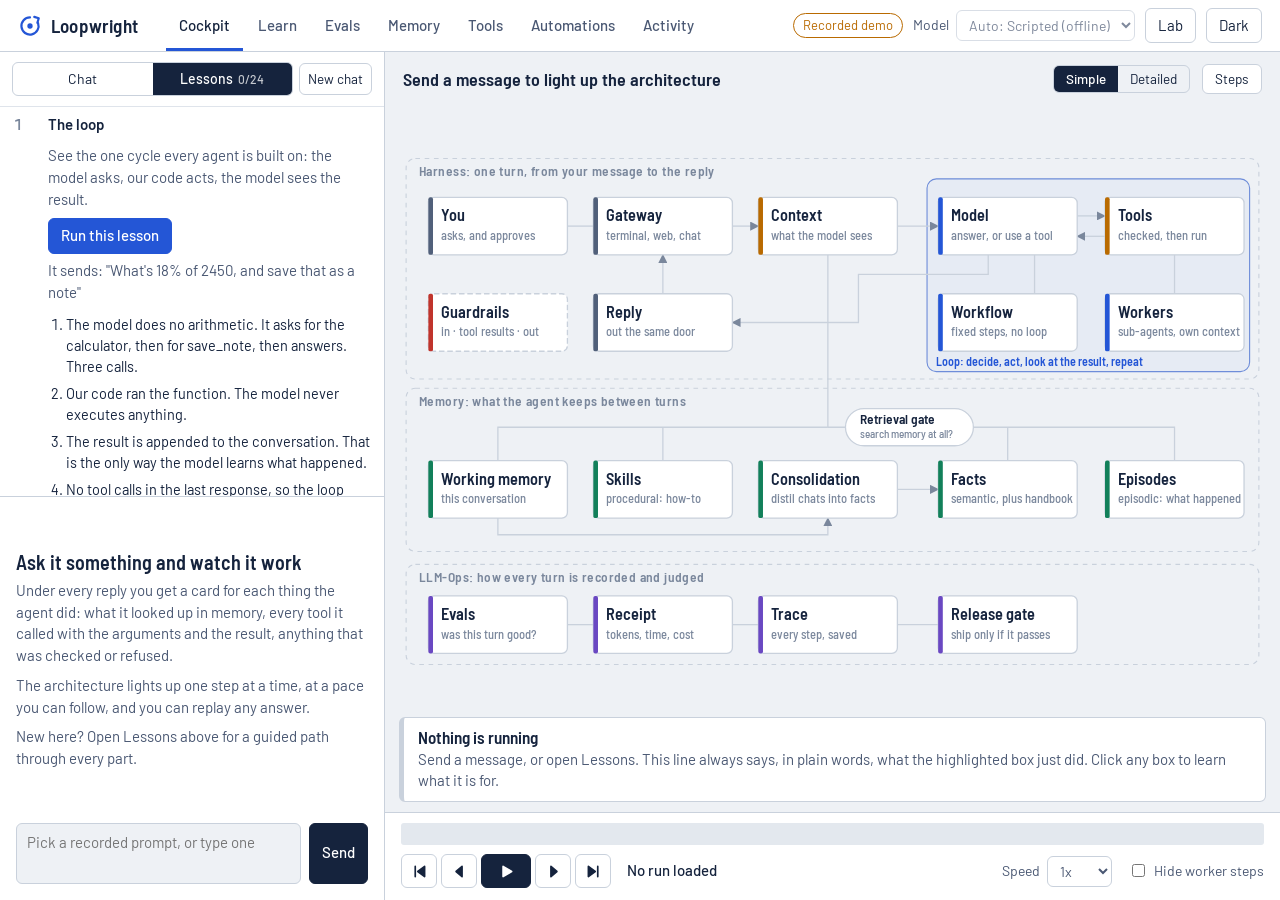
==== index.html @ ea8dacee "Publish the demo from e13dbc9" ====
<!doctype html>
<html lang="en" data-theme="light">
<head>
  <meta charset="utf-8">
  <meta name="viewport" content="width=device-width, initial-scale=1, viewport-fit=cover">
  <meta name="theme-color" content="#15233d">
  <title>Loopwright</title>
  <meta name="description" content="An AI agent you can watch work: every step lights up on the architecture and can be replayed.">
  <link rel="icon" href="data:image/svg+xml,%3Csvg xmlns='http://www.w3.org/2000/svg' viewBox='0 0 28 28'%3E%3Cpath d='M14 4a10 10 0 1 0 9.4 6.6' fill='none' stroke='%232456d6' stroke-width='3' stroke-linecap='round'/%3E%3Ccircle cx='14' cy='14' r='3.4' fill='%232456d6'/%3E%3C/svg%3E">
  <link rel="stylesheet" href="app.css">
</head>
<body>
  <header class="bar">
    <a class="mark" href="#cockpit" aria-label="Loopwright cockpit">
      <svg viewBox="0 0 28 28" width="24" height="24" aria-hidden="true"><path d="M14 4a10 10 0 1 0 9.4 6.6" fill="none" stroke="currentColor" stroke-width="2.6" stroke-linecap="round"/><path d="M19 3.4 24.2 5l-1.6 5.2" fill="none" stroke="currentColor" stroke-width="2.6" stroke-linecap="round" stroke-linejoin="round"/><circle cx="14" cy="14" r="3.1" fill="currentColor"/></svg>
      <span>Loopwright</span>
    </a>
    <nav class="tabs" aria-label="Sections">
      <a href="#cockpit" data-tab="cockpit">Cockpit</a>
      <a href="#learn" data-tab="learn">Learn</a>
      <a href="#evals" data-tab="evals">Evals</a>
      <a href="#memory" data-tab="memory">Memory</a>
      <a href="#tools" data-tab="tools">Tools</a>
      <a href="#automations" data-tab="automations">Automations</a>
      <a href="#activity" data-tab="activity">Activity</a>
    </nav>
    <div class="bar-right">
      <span id="static-note" class="pill warn" hidden>Recorded demo</span>
      <label class="field"><span>Model</span><select id="provider" aria-label="Model provider"></select></label>
      <button id="lab-toggle" class="ghost" aria-expanded="false" aria-controls="lab">Lab</button>
      <button id="theme-toggle" class="ghost" aria-label="Switch between light and dark">Dark</button>
    </div>
  </header>

  <aside id="lab" class="lab" hidden>
    <div class="lab-head">
      <h2>Lab</h2>
      <p>Switch a mechanism off or inject a failure, then send a message and watch what changes.</p>
      <button id="lab-reset" class="ghost">Reset to defaults</button>
    </div>
    <div class="lab-grid" id="lab-grid"></div>
  </aside>

  <main>
    <!-- ============================================================ COCKPIT -->
    <section id="view-cockpit" class="view cockpit" data-pane="chat">
      <div class="panes" id="pane-switch" role="tablist" aria-label="Cockpit panes">
        <button data-pane="chat" class="on">Chat</button>
        <button data-pane="board">Architecture</button>
        <button data-pane="steps">Steps</button>
      </div>
      <div class="col chat">
        <div class="chat-head">
          <div class="seg" id="left-mode">
            <button data-mode="chat" class="on">Chat</button>
            <button data-mode="lessons">Lessons <span id="lesson-progress"></span></button>
          </div>
          <button id="new-chat" class="ghost" title="Start a new conversation">New chat</button>
          <select id="history" aria-label="Earlier conversations"><option value="">History</option></select>
        </div>
        <div id="classroom-note" class="classroom" hidden>Classroom: a scratch copy of the agent, wiped before each lesson. Your own memory is untouched. <button class="linkish" id="leave-classroom">Back to my agent</button></div>
        <div id="lessons" class="lessons" hidden></div>
        <div id="chat-pane" class="chat-pane">
          <div id="chat-log" class="chat-log" aria-live="polite"></div>
          <div id="suggest" class="suggest"></div>
          <form id="chat-form" class="composer">
            <textarea id="chat-input" rows="2" placeholder="Ask anything, then watch how it is answered" aria-label="Message"></textarea>
            <button type="submit" id="send">Send</button>
          </form>
        </div>
      </div>

      <div class="col board">
        <div class="board-head">
          <h1 id="board-title">Send a message to light up the architecture</h1>
          <div class="seg small" id="map-mode" title="Simple: related parts share a box. Detailed: one box for every mechanism.">
            <button data-map="simple" class="on">Simple</button>
            <button data-map="detailed">Detailed</button>
          </div>
          <button id="details-toggle" class="ghost" aria-expanded="false" aria-controls="details">Steps</button>
        </div>
        <div id="board" class="board-svg"></div>
        <div id="caption" class="caption"></div>
        <div class="transport" id="transport">
          <div class="strip" id="strip" role="slider" aria-label="Step" tabindex="0" aria-valuemin="0" aria-valuemax="0" aria-valuenow="0"></div>
          <div class="transport-row">
            <div class="buttons">
              <button id="t-start" title="Back to the start (Home)" aria-label="Back to the start">
                <svg viewBox="0 0 20 20"><path d="M5 4v12M16 4 8 10l8 6z"/></svg></button>
              <button id="t-back" title="Previous step (Left arrow)" aria-label="Previous step">
                <svg viewBox="0 0 20 20"><path d="M13 4 6 10l7 6z"/></svg></button>
              <button id="t-play" class="primary" title="Play or pause (Space)" aria-label="Play">
                <svg viewBox="0 0 20 20" id="t-play-icon"><path d="M6 4l10 6-10 6z"/></svg></button>
              <button id="t-next" title="Next step (Right arrow)" aria-label="Next step">
                <svg viewBox="0 0 20 20"><path d="M7 4l7 6-7 6z"/></svg></button>
              <button id="t-end" title="Jump to the end (End)" aria-label="Jump to the end">
                <svg viewBox="0 0 20 20"><path d="M15 4v12M4 4l8 6-8 6z"/></svg></button>
            </div>
            <div class="where" id="where">No run loaded</div>
            <label class="field"><span>Speed</span>
              <select id="speed" aria-label="Playback speed">
                <option value="0.4">0.4x</option><option value="0.7">0.7x</option><option value="1" selected>1x</option>
                <option value="2">2x</option><option value="4">4x</option>
              </select></label>
            <label class="check"><input type="checkbox" id="only-main"> <span>Hide worker steps</span></label>
          </div>
        </div>
      </div>

      <div class="col inspect" id="details">
        <div class="details-head"><h2>Step details</h2><button id="details-close" class="ghost" aria-label="Close step details">Close</button></div>
        <div id="inspector" class="inspector"></div>
        <div class="timeline-head"><h2>Every step of this run</h2><span id="step-count"></span></div>
        <ol id="timeline" class="timeline"></ol>
      </div>
    </section>

    <!-- ============================================================ LEARN -->
    <section id="view-learn" class="view learn" hidden>
      <div class="learn-side">
        <div class="seg" role="tablist">
          <button data-mode="glossary" class="on">Handbook</button>
          <button data-mode="interview">Interview practice</button>
          <button data-mode="cards">Flashcards</button>
        </div>
        <input id="learn-search" type="search" placeholder="Search 69 terms" aria-label="Search the handbook">
        <div id="learn-list" class="learn-list"></div>
      </div>
      <article id="learn-detail" class="learn-detail"></article>
    </section>

    <!-- ============================================================ EVALS -->
    <section id="view-evals" class="view page" hidden><div id="evals-body"></div></section>
    <!-- ============================================================ MEMORY -->
    <section id="view-memory" class="view page" hidden><div id="memory-body"></div></section>
    <!-- ============================================================ RUNS -->
    <section id="view-tools" class="view page" hidden><div id="tools-body"></div></section>
    <section id="view-automations" class="view page" hidden><div id="automations-body"></div></section>
    <section id="view-activity" class="view page" hidden><div id="runs-body"></div></section>
  </main>

  <dialog id="source-dialog" class="source">
    <header><strong id="source-path"></strong><button id="source-close" class="ghost">Close</button></header>
    <pre id="source-text"></pre>
  </dialog>

  <script type="module" src="js/main.js"></script>
</body>
</html>
---- app.css ----
/* Loopwright cockpit.
   The look is a control-room mimic board: a cool drafting surface, ink lines,
   and one colour per pillar that fills a box when a step lands on it.
   Everything other than the board stays quiet. */

@font-face { font-family: "Barlow"; font-weight: 400; font-display: swap; src: url("fonts/barlow-latin-400-normal.woff2") format("woff2"); }
@font-face { font-family: "Barlow"; font-weight: 500; font-display: swap; src: url("fonts/barlow-latin-500-normal.woff2") format("woff2"); }
@font-face { font-family: "Barlow"; font-weight: 600; font-display: swap; src: url("fonts/barlow-latin-600-normal.woff2") format("woff2"); }
@font-face { font-family: "Barlow Semi Condensed"; font-weight: 500; font-display: swap; src: url("fonts/barlow-semi-condensed-latin-500-normal.woff2") format("woff2"); }
@font-face { font-family: "Barlow Semi Condensed"; font-weight: 600; font-display: swap; src: url("fonts/barlow-semi-condensed-latin-600-normal.woff2") format("woff2"); }

:root {
  --surface: #eef1f5;      /* drafting film */
  --panel: #ffffff;
  --sunk: #e3e8ee;
  --ink: #15233d;          /* navy ink */
  --ink-2: #4a5873;
  --ink-3: #7a879c;
  --line: #c9d1dc;
  --line-2: #dfe4eb;
  --focus: #2456d6;

  --gateway: #51607a;
  --harness: #b96a00;
  --loop: #2456d6;
  --memory: #12805a;
  --safety: #c0342c;
  --ops: #6a48c2;

  --ok: #12805a; --warn: #b96a00; --blocked: #c0342c; --error: #c0342c; --skip: #7a879c;

  --ui: "Barlow", system-ui, sans-serif;
  --sign: "Barlow Semi Condensed", "Barlow", system-ui, sans-serif;
  --code: ui-monospace, "SF Mono", Menlo, Consolas, monospace;
  --r: 6px;
}
[data-theme="dark"] {
  --surface: #0e1830; --panel: #152343; --sunk: #0a1226; --ink: #e9eef8; --ink-2: #a9b6cf; --ink-3: #7686a3;
  --line: #2c3d63; --line-2: #22335a; --focus: #7fa6ff;
  --gateway: #9aa9c4; --harness: #f0a53a; --loop: #7fa6ff; --memory: #4fd0a0; --safety: #ff7d73; --ops: #b39bff;
  --ok: #4fd0a0; --warn: #f0a53a; --blocked: #ff7d73; --error: #ff7d73; --skip: #7686a3;
}

* { box-sizing: border-box; }
html, body { height: 100%; }
body { margin: 0; background: var(--surface); color: var(--ink); font: 400 15px/1.45 var(--ui); display: flex; flex-direction: column; }
h1, h2, h3 { margin: 0; font-weight: 600; }
p { margin: 0; }
button, select, input, textarea { font: inherit; color: inherit; }
button { cursor: pointer; border: 1px solid var(--line); background: var(--panel); border-radius: var(--r); padding: 6px 12px; }
button:hover { border-color: var(--ink-3); }
button.primary, #send { background: var(--ink); color: var(--panel); border-color: var(--ink); font-weight: 500; }
button.ghost { background: transparent; }
button:disabled { opacity: .45; cursor: default; }
:focus-visible { outline: 2px solid var(--focus); outline-offset: 2px; }
code, pre { font-family: var(--code); font-size: 12.5px; }
a { color: inherit; }
[hidden] { display: none !important; }

/* ------------------------------------------------------------ top bar */
.bar { display: flex; align-items: center; gap: 28px; padding: 0 18px; height: 52px; background: var(--panel); border-bottom: 1px solid var(--line); flex: none; }
.mark { display: flex; align-items: center; gap: 9px; text-decoration: none; font: 600 19px/1 var(--sign); letter-spacing: .01em; color: var(--loop); }
.mark span { color: var(--ink); }
.tabs { display: flex; gap: 2px; height: 100%; }
.tabs a { display: flex; align-items: center; padding: 0 13px; text-decoration: none; color: var(--ink-2); border-bottom: 3px solid transparent; border-top: 3px solid transparent; font-weight: 500; }
.tabs a:hover { color: var(--ink); }
.tabs a.on { color: var(--ink); border-bottom-color: var(--loop); }
.bar-right { margin-left: auto; display: flex; align-items: center; gap: 10px; }
.field { display: flex; align-items: center; gap: 7px; color: var(--ink-2); font-size: 14px; }
.field select { border: 1px solid var(--line); background: var(--panel); border-radius: var(--r); padding: 5px 8px; }
.check { display: flex; align-items: center; gap: 6px; color: var(--ink-2); font-size: 14px; white-space: nowrap; }
.pill { font-size: 13px; padding: 2px 9px; border-radius: 99px; border: 1px solid var(--line); color: var(--ink-2); white-space: nowrap; }
.pill.warn { border-color: var(--warn); color: var(--warn); }

/* ------------------------------------------------------------ lab drawer */
.lab { background: var(--panel); border-bottom: 1px solid var(--line); padding: 14px 18px 16px; flex: none; }
.lab-head { display: flex; align-items: baseline; gap: 14px; margin-bottom: 12px; }
.lab-head h2 { font: 600 17px var(--sign); }
.lab-head p { color: var(--ink-2); flex: 1; }
.lab-grid { display: grid; grid-template-columns: repeat(auto-fill, minmax(230px, 1fr)); gap: 10px 22px; }
.lab-item label { display: flex; justify-content: space-between; align-items: center; gap: 10px; font-weight: 500; }
.lab-item select, .lab-item input[type=number] { border: 1px solid var(--line); border-radius: var(--r); background: var(--surface); padding: 3px 6px; width: 112px; }
.lab-item small { display: block; color: var(--ink-3); font-size: 13px; line-height: 1.3; margin-top: 2px; }
.lab-item.changed label { color: var(--harness); }

/* ------------------------------------------------------------ layout */
main { flex: 1; min-height: 0; }
.view { height: 100%; }
/* Two panes by default: the conversation and the architecture. The step list and the
   full detail of one step open as a third pane only when asked for. */
.cockpit { display: grid; grid-template-columns: minmax(340px, 30%) minmax(0, 1fr); }
.cockpit.details-open { grid-template-columns: minmax(280px, 22%) minmax(0, 1fr) minmax(310px, 24%); }
.cockpit:not(.details-open) > .inspect { display: none; }
.panes { display: none; }
.col { min-height: 0; display: flex; flex-direction: column; }
.col + .col { border-left: 1px solid var(--line); }

/* ------------------------------------------------------------ chat */
.chat { background: var(--panel); }
.chat-head { display: flex; gap: 6px; padding: 10px 12px; border-bottom: 1px solid var(--line-2); align-items: center; }
.chat-head .seg { flex: 1; }
.chat-head .seg button { white-space: nowrap; font-size: 14px; }
#lesson-progress { font-size: 12px; opacity: .75; margin-left: 2px; }
.chat-head button.ghost, .chat-head select { font-size: 13.5px; padding: 5px 8px; border: 1px solid var(--line); border-radius: var(--r); background: var(--panel); max-width: 96px; }
.chat-pane { flex: 1; min-height: 0; display: flex; flex-direction: column; }
.classroom { font-size: 13.5px; line-height: 1.35; padding: 8px 14px; background: color-mix(in srgb, var(--harness) 12%, var(--panel)); border-bottom: 1px solid var(--line-2); color: var(--ink-2); }
.lessons { overflow-y: auto; max-height: 46%; border-bottom: 1px solid var(--line); flex: none; }
.lesson { border-bottom: 1px solid var(--line-2); }
.lesson > button { display: grid; grid-template-columns: 26px 1fr auto; gap: 8px; width: 100%; text-align: left; border: 0; border-radius: 0; background: transparent; padding: 7px 14px; align-items: baseline; }
.lesson > button:hover { background: var(--surface); }
.lesson > button .n { color: var(--ink-3); font-variant-numeric: tabular-nums; }
.lesson > button .done { color: var(--ok); font-size: 13px; font-weight: 600; }
.lesson.open > button { font-weight: 600; }
.lesson .inside { padding: 2px 14px 12px 48px; }
.lesson .inside p { color: var(--ink-2); margin-bottom: 8px; }
.lesson .inside .run { background: var(--loop); border-color: var(--loop); color: #fff; font-weight: 500; }
[data-theme=dark] .lesson .inside .run { color: #0a1226; }
.lesson ol { margin: 10px 0 8px; padding-left: 18px; font-size: 14.5px; }
.lesson ol li { margin-bottom: 6px; }
.lesson ol li.dim { color: var(--ink-3); }
.lesson .take { border-left: 3px solid var(--memory); padding-left: 10px; color: var(--ink); }
.trail-head { display: flex; gap: 8px; align-items: baseline; margin: 10px 0 5px; font-size: 13.5px; color: var(--ink-3); }
.trail-head b { font: 600 14.5px var(--sign); color: var(--ink); white-space: nowrap; }
.trail { list-style: none; margin: 0; padding: 0; display: flex; flex-direction: column; gap: 5px; font-size: 14px; }
.trail li { border: 1px solid var(--line); border-left: 4px solid var(--c, var(--line)); border-radius: var(--r); background: var(--panel); overflow: hidden; }
.trail li.skip { border-left-color: var(--skip); } .trail li.bad { border-left-color: var(--blocked); background: color-mix(in srgb, var(--blocked) 5%, var(--panel)); }
.trail .row { display: grid; grid-template-columns: 76px minmax(0, 1fr) auto; gap: 1px 10px; align-items: baseline; padding: 6px 10px; cursor: pointer; }
.trail .row:hover { background: var(--surface); }
.trail .kind { grid-row: 1 / span 2; font: 600 12.5px var(--sign); color: var(--c); border: 1px solid color-mix(in srgb, var(--c) 45%, var(--line)); border-radius: 99px; padding: 0 8px; justify-self: start; align-self: start; margin-top: 2px; }
.trail li.skip .kind { color: var(--skip); border-color: var(--line); } .trail li.bad .kind { color: var(--blocked); border-color: var(--blocked); }
.trail .what { font-weight: 600; overflow-wrap: anywhere; }
.trail .what code { font-weight: 400; font-size: 12.5px; color: var(--ink-2); margin-left: 1px; }
.trail .sum { grid-column: 2 / span 2; color: var(--ink-2); display: -webkit-box; -webkit-line-clamp: 2; -webkit-box-orient: vertical; overflow: hidden; overflow-wrap: anywhere; }
.trail .state { grid-row: 1; grid-column: 3; font-size: 12px; font-weight: 600; color: var(--warn); }
.trail li.bad .state { color: var(--blocked); }
.trail details { padding: 0 10px 7px 96px; }
.trail details summary { cursor: pointer; color: var(--ink-3); font-size: 13px; }
.trail details pre { margin: 4px 0 0; background: var(--sunk); border-radius: 4px; padding: 6px 8px; white-space: pre-wrap; overflow-wrap: anywhere; max-height: 180px; overflow: auto; }
.caption { margin: 0 14px 10px; padding: 9px 14px; background: var(--panel); border: 1px solid var(--line); border-left: 5px solid var(--c, var(--line)); border-radius: var(--r); min-height: 62px; flex: none; }
.caption b { font: 600 17px/1.25 var(--sign); display: block; }
.caption span { color: var(--ink-2); display: -webkit-box; -webkit-line-clamp: 2; -webkit-box-orient: vertical; overflow: hidden; }
.caption .more { font-size: 13.5px; margin-top: 2px; }
.node.unused { opacity: .32; }
.subtabs { display: flex; gap: 4px; border-bottom: 1px solid var(--line); margin: 18px 0 14px; }
.subtabs button { border: 0; border-bottom: 3px solid transparent; border-radius: 0; background: transparent; padding: 6px 12px; color: var(--ink-2); font-weight: 500; }
.subtabs button.on { color: var(--ink); border-bottom-color: var(--memory); }
.editor { background: var(--panel); border: 1px solid var(--line); border-radius: var(--r); padding: 12px 14px; margin-bottom: 14px; }
.editor h3 { font: 600 16px var(--sign); margin-bottom: 2px; }
.editor textarea, .editor input { width: 100%; border: 1px solid var(--line); border-radius: var(--r); background: var(--surface); padding: 7px 9px; margin: 6px 0; font-family: var(--code); font-size: 13px; }
.editor input { font-family: var(--ui); font-size: 15px; }
.editor .row { display: flex; gap: 8px; align-items: center; }
.gatebar { display: flex; height: 26px; border-radius: 4px; overflow: hidden; margin: 6px 0; background: var(--sunk); font-size: 13.5px; font-weight: 600; color: #fff; }
.gatebar i { display: grid; place-items: center; font-style: normal; white-space: nowrap; overflow: hidden; }
.badge { font-size: 12.5px; padding: 1px 8px; border-radius: 99px; background: var(--sunk); color: var(--ink-2); font-weight: 500; }
.chat-log { flex: 1; overflow-y: auto; padding: 16px 16px 4px; display: flex; flex-direction: column; gap: 12px; }
.msg { max-width: 100%; }
.msg.user { align-self: flex-end; background: var(--ink); color: var(--panel); padding: 8px 12px; border-radius: 12px 12px 2px 12px; max-width: 88%; }
.msg.agent .body { white-space: pre-wrap; overflow-wrap: anywhere; }
.msg.agent .body code { background: var(--sunk); padding: 1px 4px; border-radius: 3px; }
.msg.agent .meta { display: flex; flex-wrap: wrap; gap: 6px; margin-top: 7px; align-items: center; }
.msg.agent .meta button { padding: 2px 10px; font-size: 13.5px; font-weight: 500; border-color: var(--loop); color: var(--loop); }
.msg.agent .meta span { font-size: 13px; color: var(--ink-3); }
.msg.pending .body { color: var(--ink-3); }
.empty-chat { color: var(--ink-2); margin: auto 0; }
.empty-chat h2 { font: 600 20px/1.2 var(--sign); color: var(--ink); margin-bottom: 6px; }
.approval { border: 1.5px solid var(--safety); border-radius: var(--r); padding: 10px 12px; background: color-mix(in srgb, var(--safety) 7%, var(--panel)); }
.approval h3 { font-size: 15px; margin-bottom: 4px; }
.approval pre { margin: 6px 0 9px; white-space: pre-wrap; overflow-wrap: anywhere; }
.approval .row { display: flex; gap: 8px; }
.approval .yes { background: var(--ok); border-color: var(--ok); color: #fff; }
.suggest { padding: 8px 16px 0; display: flex; flex-wrap: wrap; gap: 6px; max-height: 148px; overflow-y: auto; }
.suggest button { font-size: 13.5px; padding: 3px 10px; border-radius: 99px; background: var(--surface); text-align: left; }
.suggest button i { font-style: normal; color: var(--ink-3); margin-right: 5px; }
.composer { display: flex; gap: 8px; padding: 12px 16px 16px; }
.composer textarea { flex: 1; resize: none; border: 1px solid var(--line); border-radius: var(--r); padding: 8px 10px; background: var(--surface); }

/* ------------------------------------------------------------ board */
.board { background: var(--surface); }
.board-head { display: flex; align-items: center; gap: 12px; padding: 12px 18px 2px; }
.board-head h1 { font: 600 18px/1.25 var(--sign); overflow: hidden; text-overflow: ellipsis; white-space: nowrap; flex: 1; min-width: 0; }
.board-head .seg.small { flex: none; } .seg.small button { padding: 3px 12px; font-size: 13.5px; }
.board-head #details-toggle { flex: none; font-size: 13.5px; padding: 4px 12px; border: 1px solid var(--line); background: var(--panel); white-space: nowrap; }
.cockpit.details-open #details-toggle { background: var(--ink); color: var(--panel); border-color: var(--ink); }
.legend { display: flex; gap: 12px; font-size: 13px; color: var(--ink-2); white-space: nowrap; }
.legend i { display: inline-block; width: 10px; height: 10px; border-radius: 2px; margin-right: 5px; vertical-align: -1px; }
.board-head .check { font-size: 13.5px; }
.board-svg { flex: 1; min-height: 0; padding: 4px 10px; overflow: auto; }
.board-svg svg { width: 100%; height: 100%; display: block; }

.zone { fill: none; stroke: var(--line); stroke-width: 1.2; stroke-dasharray: 5 5; }
.zone-label { font: 600 14.5px var(--sign); fill: var(--ink-3); letter-spacing: .03em; }
.zone.inner { stroke: color-mix(in srgb, var(--loop) 55%, var(--line)); stroke-dasharray: none; fill: color-mix(in srgb, var(--loop) 4%, transparent); }
.zone-label.inner { font-size: 13px; fill: var(--loop); letter-spacing: 0; }
.arrowhead { fill: var(--ink-3); }
.edge { fill: none; stroke: var(--line); stroke-width: 1.4; }
.edge.used { stroke: var(--ink-3); }
.edge.live { stroke: var(--c, var(--loop)); stroke-width: 2.6; }
.hop { fill: none; stroke: var(--c, var(--loop)); stroke-width: 2.4; stroke-dasharray: 5 4; }
.token { fill: var(--c, var(--loop)); }
.node { cursor: pointer; --c: var(--gateway); }
.node[data-pillar=harness] { --c: var(--harness); } .node[data-pillar=loop] { --c: var(--loop); }
.node[data-pillar=memory] { --c: var(--memory); } .node[data-pillar=safety] { --c: var(--safety); }
.node[data-pillar=ops] { --c: var(--ops); }
.node rect { fill: var(--panel); stroke: var(--line); stroke-width: 1.4; transition: fill .18s, stroke .18s; }
.node .stripe { fill: var(--c); stroke: none; }
.node text { font: 600 16.5px var(--sign); fill: var(--ink); pointer-events: none; }
.node .sub { font: 500 13.5px var(--sign); fill: var(--ink-3); }
.node:hover rect.box { stroke: var(--c); }
.node.seen rect.box { fill: color-mix(in srgb, var(--c) 13%, var(--panel)); stroke: var(--c); }
.node.on rect.box { fill: var(--c); stroke: var(--c); }
.node.on text { fill: #fff; } .node.on .sub { fill: rgba(255,255,255,.82); }
[data-theme=dark] .node.on text { fill: #0a1226; } [data-theme=dark] .node.on .sub { fill: rgba(10,18,38,.75); }
.node.with rect.box { stroke: var(--c); stroke-width: 2.4; stroke-dasharray: 4 3; }
.map-simple .node text { font-size: 17.5px; } .map-simple .node .sub { font-size: 13.5px; }
.node.small text { font-size: 14.5px; } .map-simple .node.small .sub { font-size: 12px; }
.node.small rect.box { stroke-dasharray: none; }
.node.ambient rect.box { stroke-dasharray: 6 3; }
.node .count { font: 600 13px var(--ui); fill: var(--c); }
.node.on .count { fill: #fff; } [data-theme=dark] .node.on .count { fill: #0a1226; }
.flag circle { stroke: var(--panel); stroke-width: 2; }
.flag text { font: 600 12px var(--ui); fill: #fff; text-anchor: middle; }

/* ------------------------------------------------------------ transport */
.transport { background: var(--panel); border-top: 1px solid var(--line); padding: 10px 16px 12px; flex: none; }
.strip { display: flex; gap: 2px; height: 22px; align-items: stretch; cursor: pointer; margin-bottom: 9px; border-radius: 3px; }
.strip i { flex: 1; min-width: 2px; border-radius: 2px; background: var(--c, var(--line)); opacity: .28; }
.strip i.past { opacity: .8; } .strip i.now { opacity: 1; outline: 2px solid var(--ink); outline-offset: 1px; }
.strip i.sub { transform: scaleY(.55); }
.strip i.bad { background-image: repeating-linear-gradient(45deg, transparent 0 3px, rgba(255,255,255,.55) 3px 5px); }
.strip:empty { background: var(--sunk); }
.transport-row { display: flex; align-items: center; gap: 16px; }
.buttons { display: flex; gap: 4px; }
.buttons button { width: 36px; height: 34px; padding: 0; display: grid; place-items: center; }
.buttons svg { width: 17px; height: 17px; fill: currentColor; stroke: currentColor; stroke-width: 2; stroke-linecap: round; stroke-linejoin: round; }
.buttons .primary { width: 50px; }
.where { flex: 1; min-width: 0; font-weight: 500; overflow: hidden; text-overflow: ellipsis; white-space: nowrap; }
.where small { color: var(--ink-3); font-weight: 400; font-size: 14px; margin-left: 8px; }

/* ------------------------------------------------------------ inspector + timeline */
.inspect { background: var(--panel); }
.details-head { display: flex; align-items: center; justify-content: space-between; padding: 8px 12px 8px 16px; border-bottom: 1px solid var(--line-2); flex: none; }
.details-head h2 { font: 600 15px var(--sign); } .details-head button { font-size: 13.5px; padding: 3px 10px; }
.inspector { flex: 0 1 58%; overflow-y: auto; padding: 14px 16px 16px; border-bottom: 1px solid var(--line); }
.inspector h2 { font: 600 18px/1.25 var(--sign); margin: 2px 0 8px; }
.inspector h3 { font-size: 14px; color: var(--ink-2); margin: 14px 0 5px; font-weight: 600; }
.inspector .chips { display: flex; flex-wrap: wrap; gap: 6px; align-items: center; }
.chip { font-size: 13px; padding: 1px 8px; border-radius: 99px; border: 1px solid var(--line); color: var(--ink-2); }
.chip.stage { border-color: var(--c); color: var(--c); font-weight: 500; }
.chip.ok { color: var(--ok); border-color: var(--ok); } .chip.warn { color: var(--warn); border-color: var(--warn); }
.chip.blocked, .chip.error { color: var(--blocked); border-color: var(--blocked); } .chip.skip { color: var(--skip); }
.concept { border-left: 3px solid var(--c, var(--loop)); padding: 2px 0 2px 11px; margin-top: 12px; }
.concept strong { font: 600 15.5px var(--sign); }
.concept p { color: var(--ink-2); margin-top: 3px; }
.concept .links { display: flex; gap: 12px; margin-top: 6px; font-size: 14px; }
.linkish { background: none; border: 0; padding: 0; color: var(--loop); text-decoration: underline; text-underline-offset: 2px; font-size: 14px; }
.kv { display: grid; grid-template-columns: max-content 1fr; gap: 2px 12px; font-size: 14px; }
.kv dt { color: var(--ink-3); } .kv dd { margin: 0; overflow-wrap: anywhere; }
.checks { list-style: none; margin: 0; padding: 0; font-size: 14px; }
.checks li { display: flex; gap: 8px; padding: 2px 0; }
.checks li::before { content: "pass"; font-size: 12px; font-weight: 600; color: var(--ok); width: 30px; flex: none; padding-top: 1px; }
.checks li.no::before { content: "fail"; color: var(--blocked); }
.checks small { color: var(--ink-3); }
.budget { display: flex; height: 16px; border-radius: 3px; overflow: hidden; background: var(--sunk); margin: 4px 0 8px; }
.budget i { display: block; min-width: 2px; }
.budget-list { font-size: 14px; }
.budget-list details { border-top: 1px solid var(--line-2); padding: 3px 0; }
.budget-list summary { display: flex; gap: 8px; align-items: center; cursor: pointer; }
.budget-list summary b { font-weight: 500; flex: 1; } .budget-list summary span { color: var(--ink-3); }
.budget-list summary i { width: 9px; height: 9px; border-radius: 2px; flex: none; }
.hits { width: 100%; border-collapse: collapse; font-size: 13.5px; }
.hits th { text-align: left; font-weight: 500; color: var(--ink-3); padding: 2px 6px 2px 0; }
.hits td { padding: 3px 6px 3px 0; border-top: 1px solid var(--line-2); vertical-align: top; }
.hits td.n { text-align: right; font-variant-numeric: tabular-nums; white-space: nowrap; }
pre.data { background: var(--sunk); border-radius: var(--r); padding: 8px 10px; margin: 4px 0 0; overflow: auto; max-height: 260px; white-space: pre-wrap; overflow-wrap: anywhere; }
details.raw { margin-top: 12px; } details.raw summary { cursor: pointer; color: var(--ink-2); font-size: 14px; }
.hint { color: var(--ink-2); }
.hint kbd { font: 500 12px var(--ui); border: 1px solid var(--line); border-bottom-width: 2px; border-radius: 4px; padding: 0 5px; }

.timeline-head { display: flex; justify-content: space-between; align-items: baseline; padding: 10px 16px 4px; }
.timeline-head h2 { font: 600 15px var(--sign); } .timeline-head span { font-size: 13px; color: var(--ink-3); }
.timeline { list-style: none; margin: 0; padding: 0 8px 12px; overflow-y: auto; flex: 1; min-height: 0; }
.timeline li { display: grid; grid-template-columns: 26px 10px 1fr auto; gap: 8px; align-items: center; padding: 3px 8px; border-radius: 4px; cursor: pointer; font-size: 14px; }
.timeline li:hover { background: var(--surface); }
.timeline li.now { background: color-mix(in srgb, var(--c) 16%, var(--panel)); font-weight: 500; }
.timeline li.future { color: var(--ink-3); }
.timeline li .n { color: var(--ink-3); font-variant-numeric: tabular-nums; text-align: right; font-size: 13px; }
.timeline li .dot { width: 10px; height: 10px; border-radius: 2px; background: var(--c); }
.timeline li.future .dot { opacity: .35; }
.timeline li .t { overflow: hidden; text-overflow: ellipsis; white-space: nowrap; }
.timeline li.sub .t { padding-left: 14px; }
.timeline li .s { font-size: 12px; font-weight: 600; }
.timeline li .s.warn { color: var(--warn); } .timeline li .s.blocked, .timeline li .s.error { color: var(--blocked); } .timeline li .s.skip { color: var(--skip); font-weight: 400; }

/* ------------------------------------------------------------ learn */
.learn { display: grid; grid-template-columns: 330px minmax(0, 1fr); }
.learn-side { border-right: 1px solid var(--line); background: var(--panel); display: flex; flex-direction: column; min-height: 0; padding: 14px 12px 0; gap: 10px; }
.seg { display: flex; border: 1px solid var(--line); border-radius: var(--r); overflow: hidden; }
.seg button { flex: 1; border: 0; border-radius: 0; background: transparent; padding: 6px 4px; font-size: 14px; }
.seg button.on { background: var(--ink); color: var(--panel); font-weight: 500; }
.learn-side input { border: 1px solid var(--line); border-radius: var(--r); padding: 7px 10px; background: var(--surface); }
.learn-list { overflow-y: auto; flex: 1; min-height: 0; padding-bottom: 12px; }
.learn-list h3 { font: 600 13.5px var(--sign); color: var(--c, var(--ink-3)); padding: 12px 8px 3px; }
.learn-list button { display: block; width: 100%; text-align: left; border: 0; background: transparent; padding: 5px 8px; border-radius: 4px; }
.learn-list button:hover { background: var(--surface); }
.learn-list button.on { background: var(--ink); color: var(--panel); }
.learn-list button small { display: block; color: var(--ink-3); font-size: 13px; line-height: 1.3; }
.learn-list button.on small { color: color-mix(in srgb, var(--panel) 70%, transparent); }
.learn-detail { overflow-y: auto; padding: 30px 44px 60px; }
.learn-detail .inner { max-width: 70ch; }
.learn-detail h1 { font: 600 34px/1.1 var(--sign); margin: 6px 0 10px; }
.learn-detail .lede { font-size: 19px; line-height: 1.4; color: var(--ink); margin-bottom: 18px; }
.learn-detail h2 { font: 600 16px var(--sign); margin: 22px 0 5px; color: var(--c, var(--ink)); }
.learn-detail p { font-size: 16px; line-height: 1.55; }
.learn-detail .actions { display: flex; flex-wrap: wrap; gap: 8px; margin: 22px 0 6px; }
.learn-detail .qa { border: 1px solid var(--line); border-radius: var(--r); background: var(--panel); margin-top: 26px; padding: 14px 16px; }
.learn-detail .qa h2 { margin-top: 0; color: var(--ink-2); font-size: 14px; }
.learn-detail .qa .q { font: 500 18px/1.35 var(--ui); margin-bottom: 10px; }
.learn-detail .qa .a p + p { margin-top: 10px; }
.learn-detail .also { display: flex; flex-wrap: wrap; gap: 6px; margin-top: 10px; }
.learn-detail .also button { font-size: 14px; padding: 2px 10px; border-radius: 99px; }

/* ------------------------------------------------------------ pages (evals, memory, runs) */
.page { overflow-y: auto; padding: 26px 34px 60px; }
.page h1 { font: 600 28px/1.15 var(--sign); margin-bottom: 4px; }
.page .sub { color: var(--ink-2); max-width: 78ch; margin-bottom: 18px; }
.page h2 { font: 600 18px var(--sign); margin: 28px 0 8px; }
.page-head { display: flex; align-items: flex-start; justify-content: space-between; gap: 20px; }
.tiles { display: grid; grid-template-columns: repeat(auto-fit, minmax(170px, 1fr)); gap: 0; border: 1px solid var(--line); border-radius: var(--r); background: var(--panel); overflow: hidden; }
.tile { padding: 12px 16px; border-right: 1px solid var(--line-2); }
.tile b { display: block; font: 600 26px/1.1 var(--sign); font-variant-numeric: tabular-nums; }
.tile span { color: var(--ink-2); font-size: 14px; }
.tile.good b { color: var(--ok); } .tile.bad b { color: var(--blocked); }
table.grid { width: 100%; border-collapse: collapse; background: var(--panel); border: 1px solid var(--line); border-radius: var(--r); font-size: 14.5px; }
table.grid th { text-align: left; font-weight: 500; color: var(--ink-2); padding: 7px 12px; border-bottom: 1px solid var(--line); white-space: nowrap; }
table.grid td { padding: 6px 12px; border-bottom: 1px solid var(--line-2); vertical-align: top; }
table.grid tr:last-child td { border-bottom: 0; }
table.grid td .linkish, table.grid td.hint:nth-last-child(2) { white-space: nowrap; }
table.grid td.n, table.grid th.n { text-align: right; font-variant-numeric: tabular-nums; }
table.grid td.heat { text-align: right; font-variant-numeric: tabular-nums; font-weight: 500; }
table.grid tr.clickable { cursor: pointer; } table.grid tr.clickable:hover td { background: var(--surface); }
.pass { color: var(--ok); font-weight: 600; } .fail { color: var(--blocked); font-weight: 600; }
.struck { text-decoration: line-through; color: var(--ink-3); }
.note { color: var(--ink-2); font-size: 14.5px; max-width: 82ch; margin-top: 8px; }
.progress { color: var(--ink-2); margin-top: 8px; min-height: 22px; }
.two { display: grid; grid-template-columns: repeat(auto-fit, minmax(340px, 1fr)); gap: 22px; }

/* ------------------------------------------------------------ source dialog */
dialog.source { width: min(980px, 92vw); height: 86vh; padding: 0; border: 1px solid var(--line); border-radius: 8px; background: var(--panel); color: var(--ink); }
dialog.source::backdrop { background: rgba(10, 18, 38, .55); }
dialog.source header { display: flex; justify-content: space-between; align-items: center; padding: 10px 16px; border-bottom: 1px solid var(--line); position: sticky; top: 0; background: var(--panel); }
dialog.source pre { margin: 0; padding: 14px 18px 30px; font-size: 13px; line-height: 1.5; white-space: pre; overflow: auto; height: calc(100% - 52px); tab-size: 4; }

/* Medium screens: the details pane slides over the architecture instead of squeezing it. */
@media (max-width: 1180px) {
  .cockpit, .cockpit.details-open { grid-template-columns: minmax(300px, 36%) minmax(0, 1fr); }
  .cockpit.details-open > .inspect { position: fixed; z-index: 20; right: 0; top: 52px; bottom: 0; width: min(420px, 100vw); border-left: 1px solid var(--line); box-shadow: -18px 0 40px rgba(10, 18, 38, .18); }
}

/* Phones. One pane at a time, chosen with the switch under the top bar. The page is the
   height of the screen, so the message box is always in reach. */
@media (max-width: 820px), (max-height: 520px) and (orientation: landscape) {
  html, body { height: 100dvh; }
  .bar { flex-wrap: wrap; height: auto; padding: 6px 10px 0; gap: 4px 10px; }
  .mark span { font-size: 17px; }
  .bar-right { gap: 6px; } .bar-right .field span { display: none; } .bar-right select { max-width: 132px; font-size: 13.5px; padding: 4px 6px; }
  .bar-right button { padding: 4px 8px; font-size: 13.5px; } #static-note { display: none; }
  .tabs { order: 3; width: 100%; height: 36px; overflow-x: auto; scrollbar-width: none; -webkit-overflow-scrolling: touch; }
  .tabs::-webkit-scrollbar { display: none; }
  .tabs a { padding: 0 10px; white-space: nowrap; font-size: 14.5px; }
  .lab { max-height: 60dvh; overflow-y: auto; } .lab-head { flex-wrap: wrap; }

  .cockpit, .cockpit.details-open { display: flex; flex-direction: column; }
  .panes { display: flex; flex: none; background: var(--panel); border-bottom: 1px solid var(--line); }
  .panes button { flex: 1; border: 0; border-radius: 0; border-bottom: 3px solid transparent; background: transparent; padding: 8px 4px 6px; font-weight: 500; color: var(--ink-2); }
  .panes button.on { color: var(--ink); border-bottom-color: var(--loop); }
  .cockpit > .col { flex: 1; min-height: 0; border-left: 0 !important; }
  .cockpit[data-pane=chat] > .board, .cockpit[data-pane=board] > .chat { display: none; }
  .cockpit.details-open > .chat, .cockpit.details-open > .board { display: none; }
  .cockpit.details-open > .inspect { position: static; width: auto; box-shadow: none; border: 0; }
  .details-head { display: none; }

  .chat-head { padding: 8px 10px; } .chat-head button.ghost, .chat-head select { max-width: 84px; }
  .chat-log { padding: 12px 12px 4px; } .suggest { padding: 6px 12px 0; max-height: 84px; }
  .composer { padding: 8px 12px calc(10px + env(safe-area-inset-bottom)); } .composer textarea { font-size: 16px; }   /* 16px stops iOS zooming in */
  .lessons { max-height: 52%; } .lesson .inside { padding-left: 14px; }
  .trail .row { grid-template-columns: 70px minmax(0, 1fr) auto; } .trail details { padding-left: 10px; }

  .board-head { padding: 8px 12px 0; flex-wrap: wrap; } .board-head h1 { flex-basis: 100%; font-size: 16px; }
  .board-head #details-toggle { display: none; }
  .board-svg { padding: 4px 6px; -webkit-overflow-scrolling: touch; }
  .board-svg svg { width: 790px; height: auto; min-height: 100%; }      /* readable size; the view pans to follow the active box */
  .board-svg svg.map-detailed { width: 860px; }
  .caption { margin: 0 8px 8px; min-height: 0; } .caption b { font-size: 15.5px; }
  .transport { padding: 8px 10px calc(8px + env(safe-area-inset-bottom)); } .transport-row { gap: 8px; flex-wrap: wrap; }
  .transport .check, .transport .field span { display: none; } .where { font-size: 14px; } .buttons button { width: 40px; height: 38px; }

  .learn { display: flex; flex-direction: column; }
  .learn-side { max-height: 44dvh; border-right: 0; border-bottom: 1px solid var(--line); } .learn-detail { padding: 18px 16px 40px; }
  .learn-detail h1 { font-size: 27px; }
  .page { padding: 16px 12px 40px; } .page h1 { font-size: 24px; } .page-head { flex-direction: column; gap: 10px; }
  .page table.grid { display: block; overflow-x: auto; white-space: normal; }
  .tiles { grid-template-columns: repeat(2, minmax(0, 1fr)) !important; }
  dialog.source { width: 100vw; height: 100dvh; max-width: none; max-height: none; }
}
/* A phone held sideways: the whole architecture fits the width, and scrolls down. */
@media (max-height: 520px) and (orientation: landscape) {
  .board-svg svg, .board-svg svg.map-detailed { width: 100%; height: auto; min-height: 0; }
  .caption span { -webkit-line-clamp: 1; }
}
@media (prefers-reduced-motion: reduce) { .node rect { transition: none; } }

/* ---- workflows drawn as rounds; browser screenshots; comparison table; feedback */
.wf { display: flex; align-items: stretch; gap: 8px; flex-wrap: wrap; margin: 8px 0 2px; }
.wf-round { display: flex; flex-direction: column; gap: 6px; padding: 6px 8px 8px; border: 1px dashed var(--line); border-radius: var(--r); min-width: 128px; }
.wf-round small { color: var(--ink-3); font-size: 12.5px; }
.wf-node { border: 1px solid var(--line); border-left: 4px solid var(--loop); border-radius: 5px; background: var(--panel); padding: 4px 8px; }
.wf-node b { display: block; font-size: 14px; } .wf-node span { color: var(--ink-2); font-size: 12.5px; overflow-wrap: anywhere; }
.wf-node.tool { border-left-color: var(--harness); } .wf-node.route { border-left-color: var(--safety); } .wf-node.agent { border-left-color: var(--memory); }
.wf-arrow { align-self: center; color: var(--ink-3); font-size: 12.5px; }
img.shot { display: block; width: 100%; border: 1px solid var(--line); border-radius: var(--r); margin: 10px 0 6px; background: #fff; }
table.cmp td { vertical-align: top; } table.cmp td.clickable { cursor: pointer; } table.cmp td.clickable:hover { background: var(--sunk); }
table.cmp tr.total td { border-top: 2px solid var(--line); font-variant-numeric: tabular-nums; }
.fail-why { color: var(--blocked); }
.row-actions { display: flex; gap: 12px; white-space: nowrap; }
.msg .meta .fb { display: inline-flex; gap: 6px; margin-left: auto; }
.msg .meta .fb button.on { background: var(--ink); color: var(--panel); border-color: var(--ink); }
.msg.agent .meta .fb button { border-color: var(--line); color: var(--ink-2); font-weight: 400; }
.msg.agent .meta .fb button.on { color: var(--panel); }
.editor .row button { white-space: nowrap; }
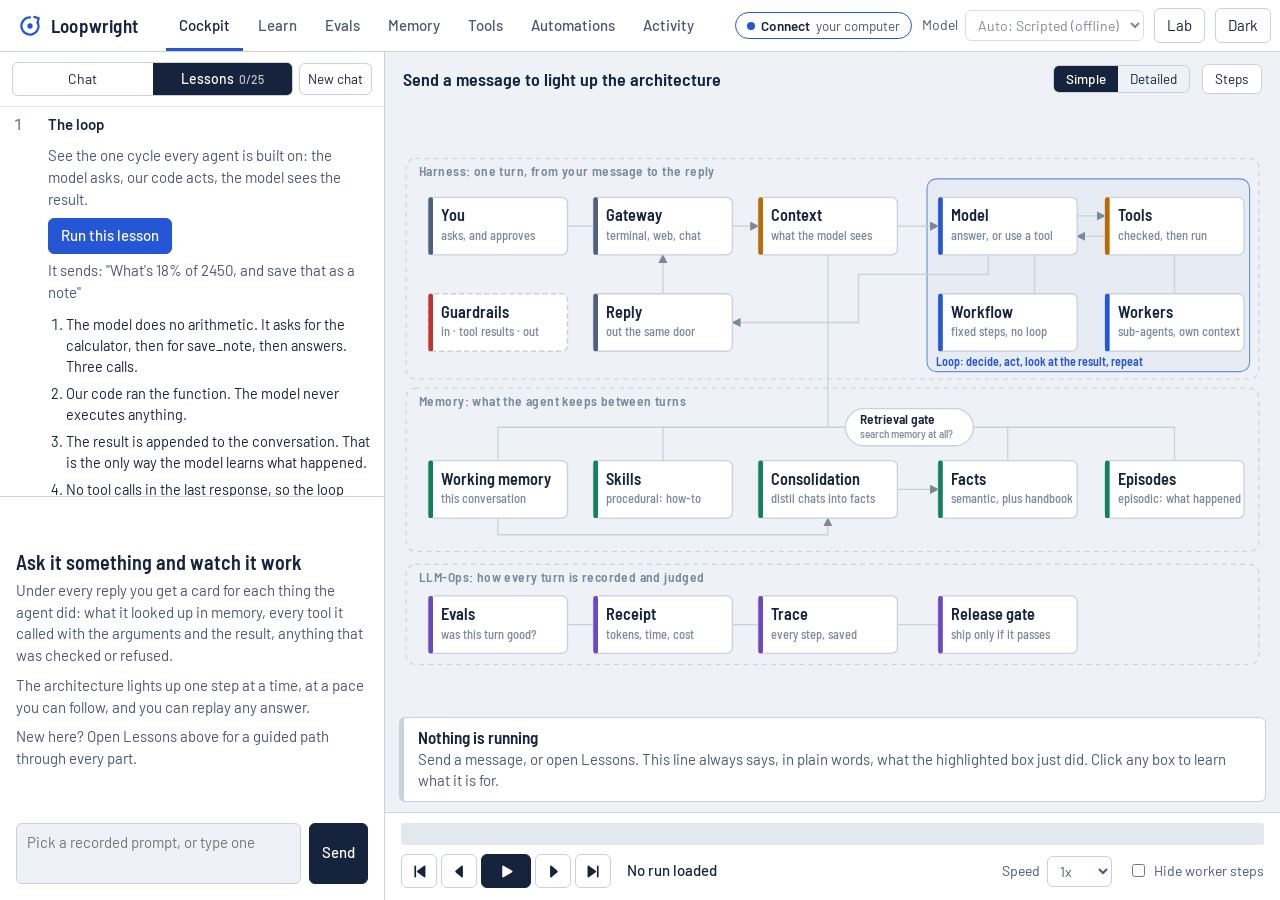
==== commit cb7e4518: "Publish the demo from 3a68ce2" ====
--- a/index.html
+++ b/index.html
@@ -25,7 +25,7 @@
       <a href="#activity" data-tab="activity">Activity</a>
     </nav>
     <div class="bar-right">
-      <span id="static-note" class="pill warn" hidden>Recorded demo</span>
+      <button id="connection" class="pill" hidden></button>
       <label class="field"><span>Model</span><select id="provider" aria-label="Model provider"></select></label>
       <button id="lab-toggle" class="ghost" aria-expanded="false" aria-controls="lab">Lab</button>
       <button id="theme-toggle" class="ghost" aria-label="Switch between light and dark">Dark</button>
@@ -120,8 +120,9 @@
       <div class="learn-side">
         <div class="seg" role="tablist">
           <button data-mode="glossary" class="on">Handbook</button>
-          <button data-mode="interview">Interview practice</button>
+          <button data-mode="interview">Interview</button>
           <button data-mode="cards">Flashcards</button>
+          <button data-mode="exercises">Exercises</button>
         </div>
         <input id="learn-search" type="search" placeholder="Search 69 terms" aria-label="Search the handbook">
         <div id="learn-list" class="learn-list"></div>
@@ -144,6 +145,8 @@
     <pre id="source-text"></pre>
   </dialog>
 
+  <dialog id="connect-dialog" class="connect" aria-labelledby="connect-title"><div id="connect-body"></div></dialog>
+
   <script type="module" src="js/main.js"></script>
 </body>
 </html>
--- a/app.css
+++ b/app.css
@@ -71,6 +71,14 @@
 .check { display: flex; align-items: center; gap: 6px; color: var(--ink-2); font-size: 14px; white-space: nowrap; }
 .pill { font-size: 13px; padding: 2px 9px; border-radius: 99px; border: 1px solid var(--line); color: var(--ink-2); white-space: nowrap; }
 .pill.warn { border-color: var(--warn); color: var(--warn); }
+/* where the agent is: the recording, or a computer this page is the screen for */
+.connection { display: inline-flex; align-items: center; gap: 6px; background: none; cursor: pointer; font: inherit; font-size: 13.5px; padding: 3px 11px; color: var(--ink); }
+.connection b { font-weight: 600; } .connection span { color: var(--ink-2); }
+.connection .dot { width: 8px; height: 8px; border-radius: 50%; background: var(--ink-3); flex: none; }
+.connection.demo { border-color: var(--focus); } .connection.demo .dot { background: var(--focus); }
+.connection.lost { border-color: var(--warn); } .connection.lost .dot { background: var(--warn); }
+.connection.remote .dot { background: var(--ok); box-shadow: 0 0 0 3px color-mix(in srgb, var(--ok) 22%, transparent); }
+.connection:hover { background: var(--sunk); }
 
 /* ------------------------------------------------------------ lab drawer */
 .lab { background: var(--panel); border-bottom: 1px solid var(--line); padding: 14px 18px 16px; flex: none; }
@@ -161,6 +169,11 @@
 .msg.agent .meta button { padding: 2px 10px; font-size: 13.5px; font-weight: 500; border-color: var(--loop); color: var(--loop); }
 .msg.agent .meta span { font-size: 13px; color: var(--ink-3); }
 .msg.pending .body { color: var(--ink-3); }
+.msg.pending .draft { color: var(--ink); margin-top: 6px; }
+.msg.pending .draft[hidden] { display: none; }
+.msg.pending .draft.writing::after { content: ""; display: inline-block; width: 7px; height: 1em; margin-left: 2px; vertical-align: -2px; background: var(--ink-3); animation: caret 1s steps(2, jump-none) infinite; }
+@keyframes caret { from { opacity: 1; } to { opacity: 0; } }
+@media (prefers-reduced-motion: reduce) { .msg.pending .draft.writing::after { animation: none; } }
 .empty-chat { color: var(--ink-2); margin: auto 0; }
 .empty-chat h2 { font: 600 20px/1.2 var(--sign); color: var(--ink); margin-bottom: 6px; }
 .approval { border: 1.5px solid var(--safety); border-radius: var(--r); padding: 10px 12px; background: color-mix(in srgb, var(--safety) 7%, var(--panel)); }
@@ -306,6 +319,29 @@
 .learn-list button small { display: block; color: var(--ink-3); font-size: 13px; line-height: 1.3; }
 .learn-list button.on small { color: color-mix(in srgb, var(--panel) 70%, transparent); }
 .learn-detail { overflow-y: auto; padding: 30px 44px 60px; }
+/* the workshop: an exercise, an editor and what the checker said */
+.learn-list .tick { display: inline-block; width: 16px; margin-right: 4px; font-weight: 700; color: var(--ok); }
+.learn-list button.on .tick { color: inherit; }
+.exercise { max-width: 86ch !important; }
+.exercise > p, .exercise > ul, .exercise > ol { max-width: 70ch; }
+.exercise ul, .exercise ol { padding-left: 22px; margin: 0 0 12px; display: grid; gap: 5px; }
+.exercise code, .hints code { font: 14px/1.4 var(--code); background: var(--sunk); padding: 1px 5px; border-radius: 3px; overflow-wrap: anywhere; }
+.chip.passed { border-color: var(--ok); color: var(--ok); }
+pre.sample { font: 13.5px/1.5 var(--code); background: var(--sunk); border: 1px solid var(--line); border-radius: var(--r); padding: 10px 12px; overflow-x: auto; white-space: pre; margin: 0 0 12px; tab-size: 4; }
+.code-editor { display: block; width: 100%; font: 14px/1.5 var(--code); color: var(--ink); background: var(--panel); border: 1px solid var(--line); border-radius: var(--r);
+               padding: 12px 14px; tab-size: 4; white-space: pre; overflow: auto; resize: vertical; min-height: 220px; }
+.code-editor:focus { outline: 2px solid var(--focus); outline-offset: 1px; }
+.exercise .actions { margin: 12px 0; }
+.hints { background: color-mix(in srgb, var(--memory) 8%, var(--panel)); border: 1px solid var(--line); border-radius: var(--r); padding: 12px 14px 12px 34px !important; }
+.result { border: 1px solid var(--line); border-left: 4px solid var(--ink-3); border-radius: var(--r); padding: 4px 16px 12px; margin: 14px 0; background: var(--panel); }
+.result.all-pass { border-left-color: var(--ok); } .result.some-fail { border-left-color: var(--warn); }
+.result h2 { margin-top: 12px; }
+.check-list { list-style: none; padding: 0 !important; margin: 8px 0 !important; gap: 7px !important; }
+.check-list li { display: grid; grid-template-columns: 20px minmax(0, 1fr); gap: 8px; align-items: start; }
+.check-mark { font-weight: 700; } .is-pass .check-mark { color: var(--ok); } .is-fail .check-mark { color: var(--warn); }
+.check-detail { font: 13.5px/1.45 var(--code); color: var(--ink-2); margin: 3px 0 0 !important; overflow-wrap: anywhere; white-space: pre-wrap; }
+.debrief { border-top: 1px solid var(--line); margin-top: 12px; }
+.sr { position: absolute; width: 1px; height: 1px; overflow: hidden; clip-path: inset(50%); white-space: nowrap; }
 .learn-detail .inner { max-width: 70ch; }
 .learn-detail h1 { font: 600 34px/1.1 var(--sign); margin: 6px 0 10px; }
 .learn-detail .lede { font-size: 19px; line-height: 1.4; color: var(--ink); margin-bottom: 18px; }
@@ -344,6 +380,25 @@
 .progress { color: var(--ink-2); margin-top: 8px; min-height: 22px; }
 .two { display: grid; grid-template-columns: repeat(auto-fit, minmax(340px, 1fr)); gap: 22px; }
 
+/* ------------------------------------------------------------ connect dialog */
+dialog.connect { width: min(540px, 94vw); padding: 0 24px 22px; border: 1px solid var(--line); border-radius: 10px; background: var(--panel); color: var(--ink); }
+dialog.connect::backdrop { background: rgba(10, 18, 38, .55); }
+.connect-top { display: flex; justify-content: flex-end; padding-top: 12px; margin-right: -10px; }
+dialog.connect h2 { font-size: 22px; margin: 0 0 10px; line-height: 1.2; }
+dialog.connect p { margin: 0 0 12px; line-height: 1.5; max-width: 60ch; }
+dialog.connect code { font-size: 14px; background: var(--sunk); padding: 2px 7px; border-radius: 4px; overflow-wrap: anywhere; }
+.connect-steps { margin: 4px 0 14px; padding-left: 22px; display: grid; gap: 12px; line-height: 1.5; }
+.connect-steps li > code { display: block; width: fit-content; margin-top: 6px; padding: 6px 10px; }
+.connect-paste { display: flex; gap: 8px; margin-top: 8px; }
+.connect-paste input { flex: 1; min-width: 0; font: inherit; font-size: 15px; padding: 7px 10px; border: 1px solid var(--line); border-radius: 6px; background: var(--surface); color: var(--ink); }
+.connect-error { color: var(--warn); font-size: 14px; margin-top: 8px !important; }
+.connect-actions { display: flex; gap: 10px; flex-wrap: wrap; margin: 4px 0 12px; }
+.connect-actions button.big { font-size: 17px; padding: 10px 26px; }
+.connect-status { color: var(--ink-2); padding-left: 22px; position: relative; }
+.connect-status::before { content: ""; position: absolute; left: 2px; top: 6px; width: 10px; height: 10px; border-radius: 50%; background: var(--focus); animation: waiting 1.2s ease-in-out infinite; }
+@keyframes waiting { 50% { opacity: .25; } }
+@media (prefers-reduced-motion: reduce) { .connect-status::before { animation: none; } }
+
 /* ------------------------------------------------------------ source dialog */
 dialog.source { width: min(980px, 92vw); height: 86vh; padding: 0; border: 1px solid var(--line); border-radius: 8px; background: var(--panel); color: var(--ink); }
 dialog.source::backdrop { background: rgba(10, 18, 38, .55); }
@@ -352,19 +407,28 @@
 
 /* Medium screens: the details pane slides over the architecture instead of squeezing it. */
 @media (max-width: 1180px) {
+  .bar { gap: 14px; padding: 0 12px; } .tabs a { padding: 0 9px; }
+  .bar-right .field span, .connection span { display: none; } .bar-right select { max-width: 150px; }
   .cockpit, .cockpit.details-open { grid-template-columns: minmax(300px, 36%) minmax(0, 1fr); }
   .cockpit.details-open > .inspect { position: fixed; z-index: 20; right: 0; top: 52px; bottom: 0; width: min(420px, 100vw); border-left: 1px solid var(--line); box-shadow: -18px 0 40px rgba(10, 18, 38, .18); }
 }
 
-/* Phones. One pane at a time, chosen with the switch under the top bar. The page is the
-   height of the screen, so the message box is always in reach. */
-@media (max-width: 820px), (max-height: 520px) and (orientation: landscape) {
+/* Phones, and a foldable opened flat (about 750 to 950 wide and nearly square): too narrow for the
+   chat and a readable architecture side by side. One pane at a time, chosen with the switch under
+   the top bar. The page is the height of the screen, so the message box is always in reach. */
+@media (max-width: 1000px), (max-height: 520px) and (orientation: landscape) {
   html, body { height: 100dvh; }
   .bar { flex-wrap: wrap; height: auto; padding: 6px 10px 0; gap: 4px 10px; }
   .mark span { font-size: 17px; }
   .bar-right { gap: 6px; } .bar-right .field span { display: none; } .bar-right select { max-width: 132px; font-size: 13.5px; padding: 4px 6px; }
-  .bar-right button { padding: 4px 8px; font-size: 13.5px; } #static-note { display: none; }
-  .tabs { order: 3; width: 100%; height: 36px; overflow-x: auto; scrollbar-width: none; -webkit-overflow-scrolling: touch; }
+  .bar-right button { padding: 4px 8px; font-size: 13.5px; }
+  .connection span { display: none; }
+  body[data-mode="demo"] .bar-right .field, body[data-mode="lost"] .bar-right .field { display: none; }   /* the model cannot be changed in a recording */
+  body[data-mode="remote"] .connection b { display: none; } body[data-mode="remote"] .connection { padding: 8px; }
+  body[data-mode="remote"] .bar-right select { max-width: 100px; }
+  .tabs { order: 3; width: 100%; height: 36px; overflow-x: auto; scrollbar-width: none; -webkit-overflow-scrolling: touch;
+          -webkit-mask-image: linear-gradient(to right, #000 calc(100% - 30px), transparent); mask-image: linear-gradient(to right, #000 calc(100% - 30px), transparent); }
+  .tabs a:last-child { margin-right: 26px; }                 /* so the last tab can be scrolled clear of the fade */
   .tabs::-webkit-scrollbar { display: none; }
   .tabs a { padding: 0 10px; white-space: nowrap; font-size: 14.5px; }
   .lab { max-height: 60dvh; overflow-y: auto; } .lab-head { flex-wrap: wrap; }
@@ -380,7 +444,12 @@
   .details-head { display: none; }
 
   .chat-head { padding: 8px 10px; } .chat-head button.ghost, .chat-head select { max-width: 84px; }
-  .chat-log { padding: 12px 12px 4px; } .suggest { padding: 6px 12px 0; max-height: 84px; }
+  .chat-log { padding: 12px 12px 4px; }
+  /* suggestions in one row that scrolls sideways, instead of a block that cuts a row in half */
+  .suggest { padding: 6px 12px 0; max-height: none; flex-wrap: nowrap; overflow-x: auto; overflow-y: hidden; scrollbar-width: none;
+             -webkit-mask-image: linear-gradient(to right, #000 calc(100% - 30px), transparent); mask-image: linear-gradient(to right, #000 calc(100% - 30px), transparent); }
+  .suggest::-webkit-scrollbar { display: none; } .suggest button { flex: none; white-space: nowrap; padding: 5px 12px; }
+  .suggest button:last-child { margin-right: 26px; }
   .composer { padding: 8px 12px calc(10px + env(safe-area-inset-bottom)); } .composer textarea { font-size: 16px; }   /* 16px stops iOS zooming in */
   .lessons { max-height: 52%; } .lesson .inside { padding-left: 14px; }
   .trail .row { grid-template-columns: 70px minmax(0, 1fr) auto; } .trail details { padding-left: 10px; }
@@ -400,12 +469,38 @@
   .page { padding: 16px 12px 40px; } .page h1 { font-size: 24px; } .page-head { flex-direction: column; gap: 10px; }
   .page table.grid { display: block; overflow-x: auto; white-space: normal; }
   .tiles { grid-template-columns: repeat(2, minmax(0, 1fr)) !important; }
+  /* rows of sub-tabs scroll sideways with a fade, like the main tabs, instead of being cut off */
+  .subtabs { overflow-x: auto; scrollbar-width: none; -webkit-mask-image: linear-gradient(to right, #000 calc(100% - 30px), transparent); mask-image: linear-gradient(to right, #000 calc(100% - 30px), transparent); }
+  .subtabs::-webkit-scrollbar { display: none; } .subtabs button { flex: none; white-space: nowrap; } .subtabs button:last-child { margin-right: 26px; }
+  /* the tools table becomes one card per tool: name and switch, what the model is told, then reach and source */
+  .page table.grid.fit, .page table.grid.fit tbody { display: block; white-space: normal; } .page table.grid.fit thead { display: none; }
+  .page table.grid.fit tr { display: grid; grid-template-columns: minmax(0, 1fr) auto; gap: 3px 12px; padding: 11px 12px; border-bottom: 1px solid var(--line); }
+  .page table.grid.fit tr:last-child { border-bottom: 0; }
+  .page table.grid.fit td { display: block; padding: 0; border: 0; min-width: 0; }
+  .page table.grid.fit td:nth-child(1) { grid-area: 1 / 1; } .page table.grid.fit td:nth-child(5) { grid-area: 1 / 2; }
+  .page table.grid.fit td:nth-child(2) { grid-area: 2 / 1 / 3 / 3; color: var(--ink-2); }
+  .page table.grid.fit td:nth-child(3) { grid-area: 3 / 1; font-size: 13.5px; } .page table.grid.fit td:nth-child(4) { grid-area: 3 / 2; font-size: 13.5px; color: var(--ink-3); text-align: right; }
   dialog.source { width: 100vw; height: 100dvh; max-width: none; max-height: none; }
 }
 /* A phone held sideways: the whole architecture fits the width, and scrolls down. */
 @media (max-height: 520px) and (orientation: landscape) {
   .board-svg svg, .board-svg svg.map-detailed { width: 100%; height: auto; min-height: 0; }
   .caption span { -webkit-line-clamp: 1; }
+}
+/* A foldable opened flat, or a small tablet: one pane, but wide enough to show the whole architecture
+   without panning, and to keep reading lines a comfortable length. */
+@media (min-width: 700px) and (max-width: 1000px) and (min-height: 521px) {
+  .board-svg { display: flex; align-items: center; justify-content: center; padding: 10px 16px; }
+  .board-svg svg, .board-svg svg.map-detailed { width: 100%; max-width: 900px; height: auto; min-height: 0; max-height: 100%; }
+  .chat-log, .suggest, .composer, .chat-head { padding-left: max(16px, calc(50% - 380px)); padding-right: max(16px, calc(50% - 380px)); }
+  .cockpit.details-open > .inspect { padding: 0 max(0px, calc(50% - 400px)); }
+  .learn { display: grid; grid-template-columns: 270px minmax(0, 1fr); } .learn-side { max-height: none; border-bottom: 0; border-right: 1px solid var(--line); }
+  .tiles { grid-template-columns: repeat(auto-fit, minmax(140px, 1fr)) !important; }
+  .page { padding: 20px 22px 40px; } .page-head { flex-direction: row; }
+}
+/* Only a real phone gets the connect dialog as a sheet from the bottom. */
+@media (max-width: 600px) {
+  dialog.connect { width: 100vw; max-width: none; margin: auto 0 0; border-radius: 14px 14px 0 0; border-width: 1px 0 0; padding: 0 18px calc(18px + env(safe-area-inset-bottom)); max-height: 92dvh; }
 }
 @media (prefers-reduced-motion: reduce) { .node rect { transition: none; } }
 
@@ -427,3 +522,4 @@
 .msg.agent .meta .fb button { border-color: var(--line); color: var(--ink-2); font-weight: 400; }
 .msg.agent .meta .fb button.on { color: var(--panel); }
 .editor .row button { white-space: nowrap; }
+table.cmp .warn { color: var(--warn); font-weight: 600; }
